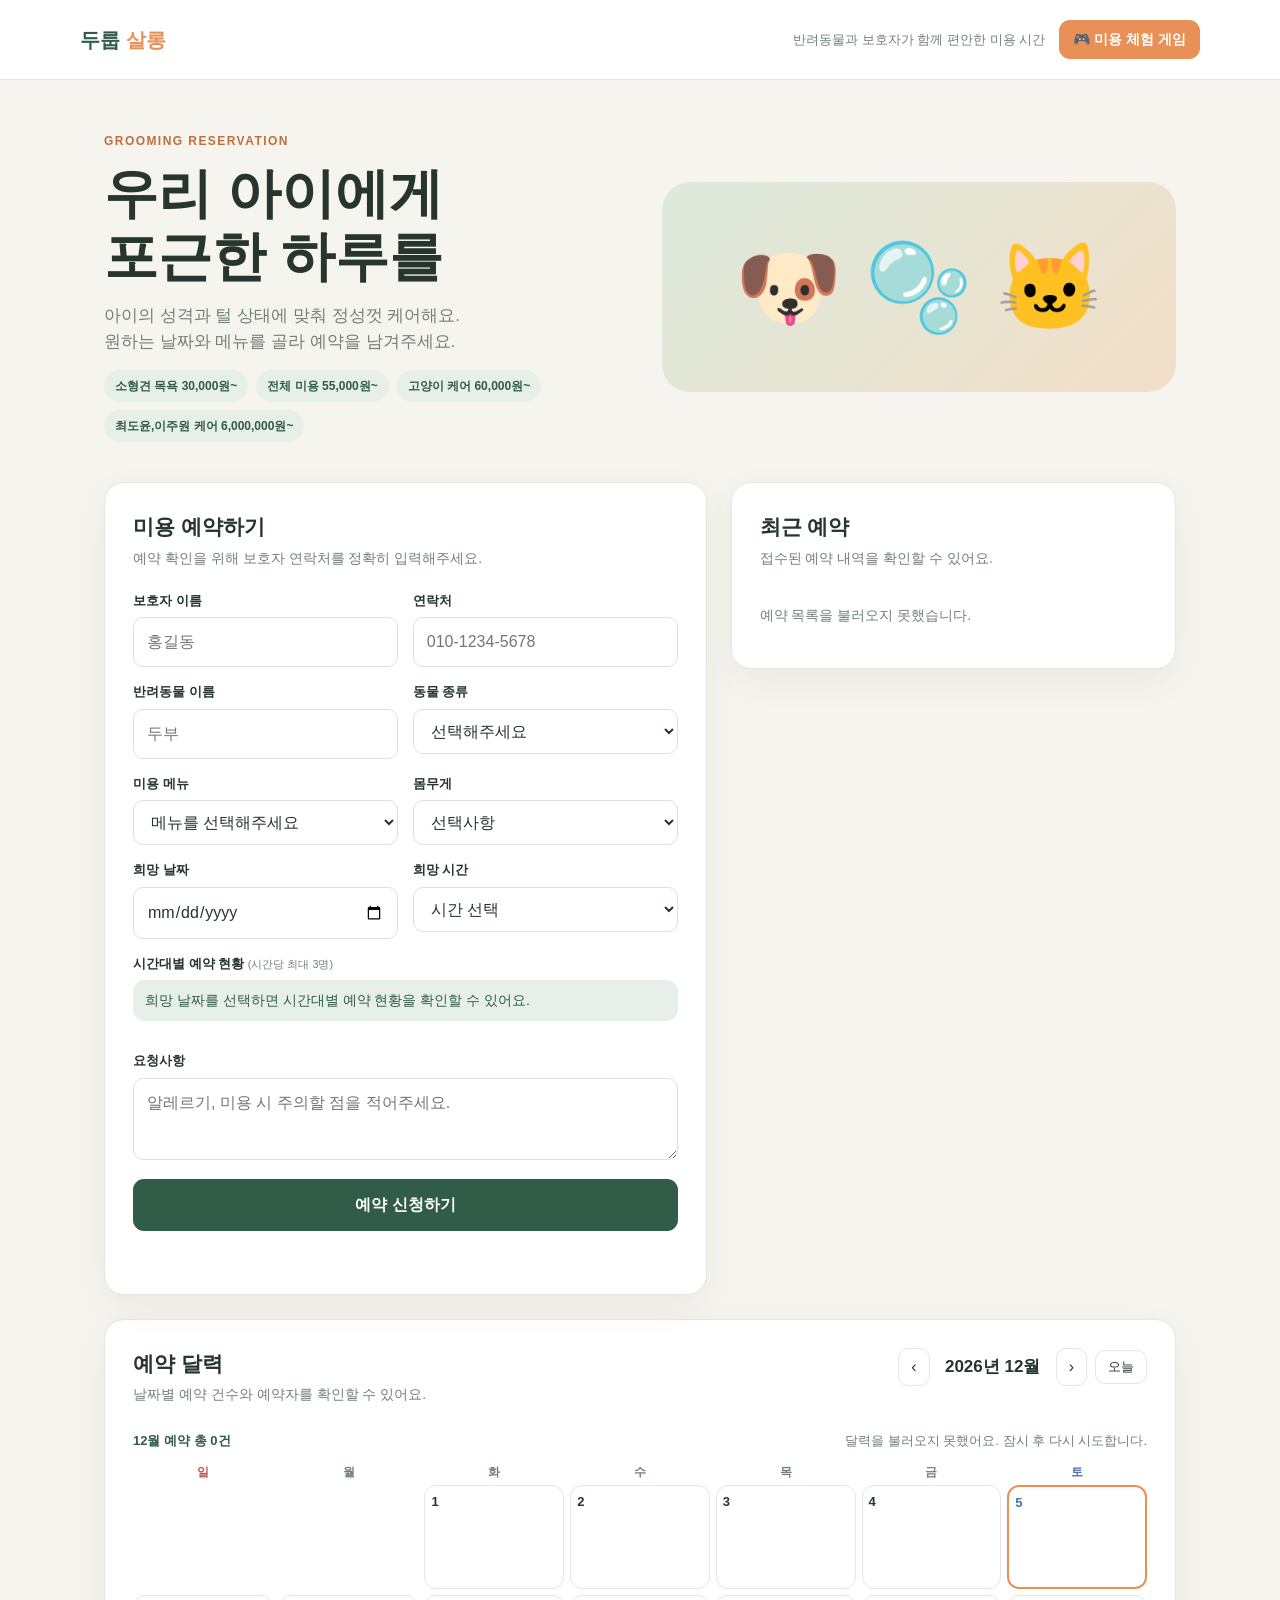
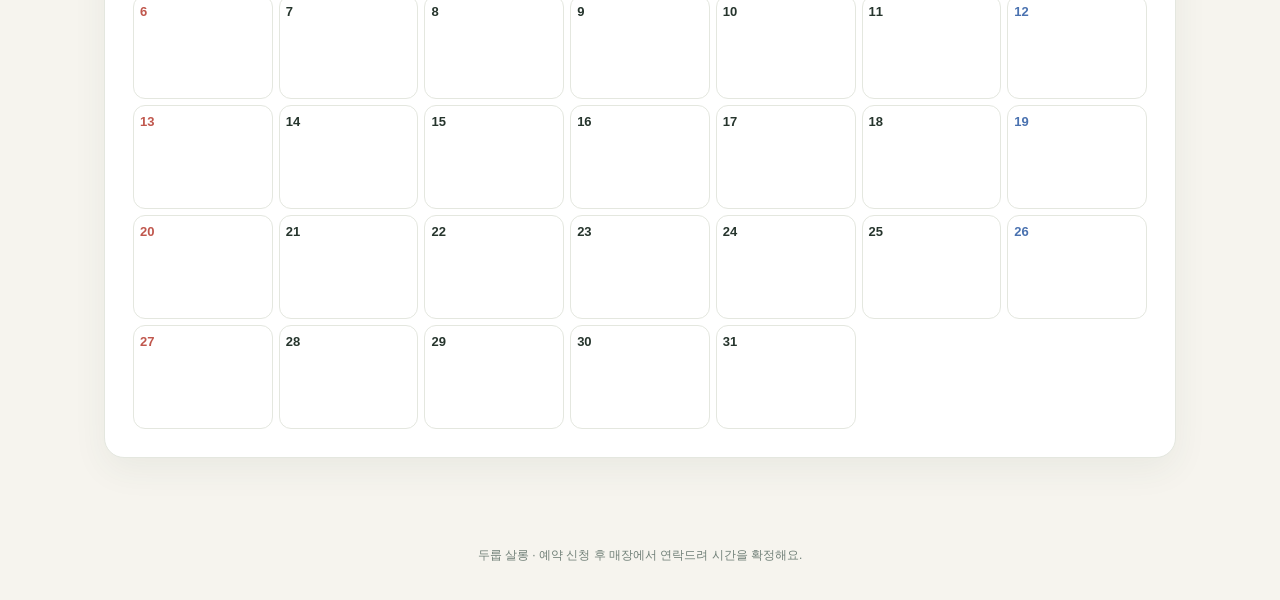
==== apache-backend/index.html @ 3137a7cb "first commit" ====
<!doctype html>
<html lang="ko">
<head>
  <meta charset="UTF-8">
  <meta name="viewport" content="width=device-width, initial-scale=1">
  <meta name="theme-color" content="#f6f4ee">
  <title>두룹 살롱 | 반려동물 미용 예약</title>
  <style>
    :root{--ink:#26352d;--muted:#718078;--green:#315c48;--mint:#e6efe8;--cream:#f6f4ee;--line:#e4e7df;--orange:#e89055}
    *{box-sizing:border-box}body{margin:0;background:var(--cream);color:var(--ink);font-family:Arial,"Malgun Gothic",sans-serif;line-height:1.5}
    .top{padding:20px max(24px,calc((100% - 1120px)/2));display:flex;align-items:center;justify-content:space-between;border-bottom:1px solid var(--line);background:#fff}.brand{font-weight:800;font-size:20px;color:var(--green)}.brand span{color:var(--orange)}.top small{color:var(--muted)}
    main{max-width:1120px;margin:52px auto;padding:0 24px}.hero{display:grid;grid-template-columns:1fr 1fr;gap:44px;align-items:center;margin-bottom:40px}.eyebrow{color:#bc7040;font-weight:700;letter-spacing:.12em;font-size:12px}.hero h1{font-size:clamp(34px,5vw,54px);line-height:1.16;margin:12px 0 16px}.hero p{color:var(--muted);font-size:17px;margin:0}.hero-art{min-height:210px;border-radius:28px;background:linear-gradient(135deg,#dce9dc,#f2dfc8);display:grid;place-items:center;font-size:86px}
    .layout{display:grid;grid-template-columns:1.15fr .85fr;gap:24px;align-items:start}.card{background:#fff;border:1px solid var(--line);border-radius:20px;padding:28px;box-shadow:0 12px 34px #314b3810}.card h2{font-size:21px;margin:0 0 5px}.sub{color:var(--muted);font-size:14px;margin:0 0 22px}.grid{display:grid;grid-template-columns:1fr 1fr;gap:15px}.field{display:flex;flex-direction:column;gap:7px}.field.full{grid-column:1/-1}label{font-size:13px;font-weight:700}input,select,textarea{border:1px solid #dce2db;border-radius:10px;padding:12px 13px;font:inherit;color:var(--ink);background:white;min-width:0}input:focus,select:focus,textarea:focus{outline:2px solid #9fbea8;border-color:transparent}textarea{resize:vertical;min-height:82px}.btn{border:0;border-radius:11px;padding:14px 18px;background:var(--green);color:white;font:inherit;font-weight:700;cursor:pointer}.btn:hover{background:#254736}.submit{width:100%;margin-top:19px}.notice{min-height:24px;margin:11px 0 0;font-size:14px}.notice.ok{color:#26734b}.notice.error{color:#b33d32}.services{display:flex;gap:8px;flex-wrap:wrap;margin-top:16px}.chip{background:var(--mint);border-radius:999px;padding:7px 11px;font-size:12px;color:var(--green);font-weight:700}.booking{padding:14px 0;border-bottom:1px solid var(--line)}.booking:last-child{border:0}.booking strong{display:block}.booking span{color:var(--muted);font-size:13px}.empty{color:var(--muted);font-size:14px;padding:14px 0}footer{text-align:center;color:var(--muted);font-size:12px;padding:36px 24px}
    @media(max-width:760px){main{margin:32px auto}.hero,.layout{grid-template-columns:1fr}.hero{gap:20px}.hero-art{min-height:150px;font-size:65px}.grid{grid-template-columns:1fr}.field.full{grid-column:auto}.top small{display:none}.card{padding:22px}}
    /* 시간대별 예약 현황 (시간당 3명) */
    .slot-grid{display:grid;grid-template-columns:repeat(auto-fill,minmax(96px,1fr));gap:8px}
    .slot{border:1px solid var(--line);border-radius:12px;padding:9px 6px;background:#fff;font:inherit;cursor:pointer;text-align:center;color:var(--ink)}
    .slot b{display:block;font-size:15px}.slot small{font-size:12px;color:var(--muted)}
    .slot.available small{color:var(--green)}.slot.few{border-color:#f0c6a4}.slot.few small{color:#bc7040}
    .slot.full,.slot.closed{background:#f3f3f1;color:#a5aca7;cursor:not-allowed}.slot.full small,.slot.closed small{color:#b8473f}
    .slot.selected{border:2px solid var(--green);background:var(--mint)}
    .slot-info{font-size:14px;padding:10px 12px;border-radius:12px;background:var(--mint);color:var(--green);margin-bottom:8px}
    .slot-info.warn{background:#fdf1e7;color:#bc7040}.slot-info.error{background:#fbeceb;color:#b8473f}
    .dots{letter-spacing:2px}
    /* 게임 버튼 */
    .top-right{display:flex;align-items:center;gap:14px}
    .game-btn{display:inline-block;text-decoration:none;padding:9px 14px;font-size:14px;background:var(--orange)}
    .game-btn:hover{filter:brightness(1.05)}
    /* 예약 달력 */
    .cal-card{margin-top:24px}
    .cal-head{display:flex;justify-content:space-between;align-items:flex-start;gap:12px;flex-wrap:wrap}
    .cal-nav{display:flex;align-items:center;gap:8px}.cal-nav strong{min-width:110px;text-align:center;font-size:17px}
    .nav-btn{border:1px solid var(--line);background:#fff;border-radius:10px;padding:6px 12px;font:inherit;cursor:pointer;color:var(--ink)}
    .nav-btn:hover{background:var(--mint)}.today-btn{font-size:13px}
    .cal-status{display:flex;justify-content:space-between;flex-wrap:wrap;gap:6px;font-size:13px;color:var(--muted);margin:4px 0 12px}
    .cal-status #cal-total{color:var(--green);font-weight:700}
    .cal-week,.cal-grid{display:grid;grid-template-columns:repeat(7,1fr);gap:6px}
    .cal-week span{text-align:center;font-size:12px;font-weight:700;color:var(--muted);padding-bottom:4px}
    .cal-week .sun{color:#c0574d}.cal-week .sat{color:#4a72b0}
    .day{min-height:104px;border:1px solid var(--line);border-radius:12px;padding:6px;background:#fff;text-align:left;font:inherit;color:var(--ink);cursor:pointer;display:flex;flex-direction:column;gap:3px;overflow:hidden}
    .day:hover{border-color:var(--green)}.day.blank{visibility:hidden;cursor:default}
    .day.today{border:2px solid var(--orange)}.day.selected{background:var(--mint);border-color:var(--green)}
    .day .num{display:flex;justify-content:space-between;align-items:center;font-size:13px;font-weight:700}
    .day.sun .num>span:first-child{color:#c0574d}.day.sat .num>span:first-child{color:#4a72b0}
    .count{background:var(--green);color:#fff;border-radius:999px;font-size:11px;padding:1px 7px}
    .entry{font-size:11.5px;line-height:1.35;white-space:nowrap;overflow:hidden;text-overflow:ellipsis;background:#f6f4ee;border-radius:6px;padding:1px 5px}
    .entry b{color:var(--green);font-weight:700}.more{font-size:11px;color:var(--muted)}
    /* 날짜 확대 모달 */
    .entry{cursor:pointer}.entry:hover{background:var(--mint)}
    .modal-bg{position:fixed;inset:0;background:#26352d99;display:flex;align-items:center;justify-content:center;z-index:60;padding:16px}
    .modal-bg[hidden]{display:none}
    .modal{background:#fff;border-radius:20px;width:min(560px,100%);max-height:85vh;overflow:auto;padding:20px;box-shadow:0 20px 50px #0003;animation:zoomIn .18s ease-out}
    @keyframes zoomIn{from{transform:scale(.92);opacity:0}to{transform:scale(1);opacity:1}}
    .modal-head{display:flex;align-items:center;gap:8px;margin-bottom:12px}
    .modal-head h3{flex:1;margin:0;font-size:18px}
    .bk-item{display:grid;grid-template-columns:58px 1fr auto;gap:10px;align-items:center;width:100%;text-align:left;border:1px solid var(--line);border-radius:12px;background:#fff;padding:11px 12px;margin-bottom:8px;font:inherit;color:var(--ink);cursor:pointer}
    .bk-item:hover{border-color:var(--green);background:var(--mint)}
    .bk-item b{color:var(--green);font-size:15px}.bk-item small{color:var(--muted)}
    .bk-item .go{color:var(--muted);font-size:18px}
    .bk-detail{display:grid;grid-template-columns:96px 1fr;border-top:1px solid var(--line)}
    .bk-detail dt,.bk-detail dd{margin:0;padding:10px 4px;border-bottom:1px solid var(--line);font-size:14px}
    .bk-detail dt{color:var(--muted);font-weight:700}
    .bk-detail a{color:var(--green);font-weight:700}
    .badge{display:inline-block;border-radius:999px;padding:2px 9px;font-size:12px;font-weight:700;background:var(--mint);color:var(--green)}
    .badge.CANCELLED{background:#fbeceb;color:#b8473f}.badge.CONFIRMED{background:#e3eefb;color:#2f5f9c}
    @media(max-width:760px){.day{min-height:64px}.entry{display:none}.top-right small{display:none}}
  </style>
</head>
<body>
  <header class="top"><div class="brand">두룹 <span>살롱</span></div><div class="top-right"><small>반려동물과 보호자가 함께 편안한 미용 시간</small><a class="btn game-btn" href="game.html">🎮 미용 체험 게임</a></div></header>
  <main>
    <section class="hero"><div><div class="eyebrow">GROOMING RESERVATION</div><h1>우리 아이에게<br>포근한 하루를</h1><p>아이의 성격과 털 상태에 맞춰 정성껏 케어해요.<br>원하는 날짜와 메뉴를 골라 예약을 남겨주세요.</p><div class="services"><span class="chip">소형견 목욕 30,000원~</span><span class="chip">전체 미용 55,000원~</span><span class="chip">고양이 케어 60,000원~</span><span class="chip">최도윤,이주원 케어 6,000,000원~</span></div></div><div class="hero-art" aria-hidden="true">🐶 🫧 🐱</div></section>
    <section class="layout">
      <div class="card"><h2>미용 예약하기</h2><p class="sub">예약 확인을 위해 보호자 연락처를 정확히 입력해주세요.</p>
        <form id="booking-form"><div class="grid">
          <div class="field"><label for="guardian">보호자 이름</label><input id="guardian" name="guardianName" required maxlength="60" placeholder="홍길동"></div>
          <div class="field"><label for="phone">연락처</label><input id="phone" name="phone" required maxlength="30" type="tel" placeholder="010-1234-5678"></div>
          <div class="field"><label for="pet">반려동물 이름</label><input id="pet" name="petName" required maxlength="60" placeholder="두부"></div>
          <div class="field"><label for="type">동물 종류</label><select id="type" name="petType" required><option value="">선택해주세요</option><option>강아지</option><option>고양이</option><option>호랑이</option><option>사자</option><option>기타</option></select></div>
          <div class="field"><label for="service">미용 메뉴</label><select id="service" name="service" required><option value="">메뉴를 선택해주세요</option><option>목욕</option><option>부분 미용</option><option>전체 미용</option><option>고양이 케어</option><option>상담 후 결정</option></select></div>
          <div class="field"><label for="size">몸무게</label><select id="size" name="petWeight"><option value="">선택사항</option><option>5kg 미만</option><option>5~10kg</option><option>10~20kg</option><option>20kg 이상</option></select></div>
          <div class="field"><label for="date">희망 날짜</label><input id="date" name="preferredDate" type="date" required></div>
          <div class="field"><label for="time">희망 시간</label><select id="time" name="preferredTime" required><option value="">시간 선택</option><option>10:00</option><option>11:00</option><option>13:00</option><option>14:00</option><option>15:00</option><option>16:00</option><option>17:00</option></select></div>
          <div class="field full"><label>시간대별 예약 현황 <small style="color:var(--muted);font-weight:400">(시간당 최대 3명)</small></label><div id="slot-info" class="slot-info" role="status">희망 날짜를 선택하면 시간대별 예약 현황을 확인할 수 있어요.</div><div id="slot-grid" class="slot-grid"></div></div>
          <div class="field full"><label for="memo">요청사항</label><textarea id="memo" name="memo" maxlength="500" placeholder="알레르기, 미용 시 주의할 점을 적어주세요."></textarea></div>
        </div><button class="btn submit" id="submit" type="submit">예약 신청하기</button><p class="notice" id="notice" role="status"></p></form>
      </div>
      <aside class="card"><h2>최근 예약</h2><p class="sub">접수된 예약 내역을 확인할 수 있어요.</p><div id="bookings" aria-live="polite"><div class="empty">예약 내역을 불러오는 중...</div></div></aside>
    </section>

    <!-- 예약 달력 (1분마다 자동 새로고침) -->
    <section class="card cal-card" id="calendar">
      <div class="cal-head">
        <div><h2>예약 달력</h2><p class="sub" id="cal-sub">날짜별 예약 건수와 예약자를 확인할 수 있어요.</p></div>
        <div class="cal-nav">
          <button type="button" class="nav-btn" id="cal-prev" aria-label="이전 달">‹</button>
          <strong id="cal-title">-</strong>
          <button type="button" class="nav-btn" id="cal-next" aria-label="다음 달">›</button>
          <button type="button" class="nav-btn today-btn" id="cal-today">오늘</button>
        </div>
      </div>
      <div class="cal-status"><span id="cal-total">-</span><span id="cal-refresh">자동 새로고침 준비 중</span></div>
      <div class="cal-week"><span class="sun">일</span><span>월</span><span>화</span><span>수</span><span>목</span><span>금</span><span class="sat">토</span></div>
      <div class="cal-grid" id="cal-grid" aria-live="polite"></div>
      <!-- 날짜 확대 모달: 그날 예약 전체 목록 → 한 건 클릭 시 상세 -->
      <div class="modal-bg" id="day-modal" hidden>
        <div class="modal" role="dialog" aria-modal="true" aria-labelledby="dm-title">
          <div class="modal-head">
            <button type="button" class="nav-btn" id="dm-back" hidden>← 목록</button>
            <h3 id="dm-title">-</h3>
            <button type="button" class="nav-btn" id="dm-close" aria-label="닫기">✕</button>
          </div>
          <div id="dm-body"></div>
        </div>
      </div>
    </section>
  </main>
  <footer>두룹 살롱 · 예약 신청 후 매장에서 연락드려 시간을 확정해요.</footer>
  <script>
    const form=document.getElementById('booking-form'), notice=document.getElementById('notice'), list=document.getElementById('bookings'), submit=document.getElementById('submit');
    const dateInput=document.getElementById('date'); dateInput.min=new Date(Date.now()-new Date().getTimezoneOffset()*60000).toISOString().slice(0,10);
    function safe(value){const el=document.createElement('span');el.textContent=value||'';return el.innerHTML;}
    async function loadBookings(){try{const r=await fetch('/api/grooming/bookings');if(!r.ok)throw new Error();const rows=await r.json();if(!rows.length){list.innerHTML='<div class="empty">아직 등록된 예약이 없습니다.</div>';return;}list.innerHTML=rows.map(b=>`<div class="booking"><strong>${safe(b.guardianName)} · ${safe(b.service)}</strong><span>반려동물 ${safe(b.petName)} · ${safe(b.preferredDate)} ${safe(b.preferredTime)} · ${safe(b.status)}</span></div>`).join('');}catch(e){list.innerHTML='<div class="empty">예약 목록을 불러오지 못했습니다.</div>';}}
    form.addEventListener('submit',async e=>{e.preventDefault();notice.className='notice';notice.textContent='';submit.disabled=true;submit.textContent='저장 중...';const data=Object.fromEntries(new FormData(form).entries());try{const r=await fetch('/api/grooming/bookings',{method:'POST',headers:{'Content-Type':'application/json'},body:JSON.stringify(data)});const result=await r.json().catch(()=>({}));if(!r.ok)throw new Error(result.message||'예약을 저장하지 못했습니다. 입력 내용을 확인해주세요.');notice.className='notice ok';notice.textContent='예약이 접수됐어요. 매장에서 확인 후 연락드릴게요.';form.reset();dateInput.min=new Date(Date.now()-new Date().getTimezoneOffset()*60000).toISOString().slice(0,10);await loadBookings();await loadAvailability();await loadCalendar();}catch(err){notice.className='notice error';notice.textContent=err.message;await loadAvailability();await loadCalendar();}finally{submit.disabled=false;submit.textContent='예약 신청하기';}});
    loadBookings();

    // ===== 시간대별 예약 현황 (예약 버튼 누르기 전에 확인) =====
    const timeSelect=document.getElementById('time'), slotGrid=document.getElementById('slot-grid'), slotInfo=document.getElementById('slot-info');
    let slots=[];
    // <option>15:00</option> 처럼 value가 없으면 라벨을 바꿀 때 값도 바뀌므로 value를 고정
    [...timeSelect.options].forEach(o=>{if(!o.hasAttribute('value'))o.value=o.textContent.trim();});
    const STATUS_TEXT={AVAILABLE:'예약 가능',FULL:'마감',CLOSED:'지난 시간'};
    function dots(s){return '●'.repeat(s.booked>s.capacity?s.capacity:s.booked)+'○'.repeat(s.remaining);}
    function setInfo(text,type){slotInfo.className='slot-info'+(type?' '+type:'');slotInfo.textContent=text;}

    async function loadAvailability(){
      const date=dateInput.value;
      if(!date){slots=[];slotGrid.innerHTML='';resetTimeOptions();setInfo('희망 날짜를 선택하면 시간대별 예약 현황을 확인할 수 있어요.');return;}
      try{
        const r=await fetch('/api/grooming/bookings/availability?date='+encodeURIComponent(date));
        if(!r.ok)throw new Error();
        slots=await r.json();
      }catch(e){slots=[];slotGrid.innerHTML='';setInfo('예약 현황을 불러오지 못했습니다. 잠시 후 다시 시도해주세요.','error');return;}
      renderSlots();
    }

    function resetTimeOptions(){[...timeSelect.options].forEach(o=>{if(o.value){o.disabled=false;o.textContent=o.value;}});}

    function renderSlots(){
      // 시간 선택 목록에도 현황 표시 + 마감/지난 시간은 선택 불가
      [...timeSelect.options].forEach(o=>{
        if(!o.value)return;
        const s=slots.find(x=>x.time===o.value);
        if(!s){o.disabled=false;o.textContent=o.value;return;}
        o.disabled=s.status!=='AVAILABLE';
        o.textContent=`${s.time}  (${s.booked}/${s.capacity}명${s.status==='AVAILABLE'?'':' · '+STATUS_TEXT[s.status]})`;
      });
      const cur=slots.find(x=>x.time===timeSelect.value);
      if(cur&&cur.status!=='AVAILABLE')timeSelect.value='';
      // 시간대 버튼
      slotGrid.innerHTML=slots.map(s=>{
        const cls=s.status==='AVAILABLE'?(s.remaining===1?'few':'available'):s.status.toLowerCase();
        const label=s.status==='AVAILABLE'?`${s.remaining}자리 남음`:STATUS_TEXT[s.status];
        return `<button type="button" class="slot ${cls}${timeSelect.value===s.time?' selected':''}" data-time="${s.time}" ${s.status==='AVAILABLE'?'':'disabled'} title="${s.booked}/${s.capacity}명 예약">
          <b>${s.time}</b><span class="dots">${dots(s)}</span><br><small>${label}</small></button>`;
      }).join('');
      showSelected();
    }

    function showSelected(){
      const s=slots.find(x=>x.time===timeSelect.value);
      slotGrid.querySelectorAll('.slot').forEach(b=>b.classList.toggle('selected',b.dataset.time===timeSelect.value));
      if(!s){
        const open=slots.filter(x=>x.status==='AVAILABLE').length;
        setInfo(open?`${dateInput.value} 예약 가능한 시간대가 ${open}개 있어요. 시간을 선택해주세요.`:`${dateInput.value}은(는) 모든 시간대가 마감됐어요. 다른 날짜를 선택해주세요.`,open?'':'error');
        return;
      }
      if(s.status==='FULL')setInfo(`${dateInput.value} ${s.time} 은(는) 예약이 꽉 찼어요 (${s.booked}/${s.capacity}명). 다른 시간을 선택해주세요.`,'error');
      else if(s.status==='CLOSED')setInfo(`${dateInput.value} ${s.time} 은(는) 이미 지난 시간이에요.`,'error');
      else if(s.booked===0)setInfo(`${dateInput.value} ${s.time} 은(는) 아직 예약이 없어요. 바로 예약할 수 있어요! (0/${s.capacity}명)`);
      else setInfo(`${dateInput.value} ${s.time} 은(는) ${s.booked}명이 예약했어요. ${s.remaining}자리 남았어요. (${s.booked}/${s.capacity}명)`,s.remaining===1?'warn':'');
    }

    slotGrid.addEventListener('click',e=>{const b=e.target.closest('.slot');if(!b||b.disabled)return;timeSelect.value=b.dataset.time;showSelected();});
    timeSelect.addEventListener('change',showSelected);
    dateInput.addEventListener('change',loadAvailability);

    // ===== 예약 달력 (월 단위, 1분마다 자동 새로고침) =====
    const calGrid=document.getElementById('cal-grid'), calTitle=document.getElementById('cal-title'), calTotal=document.getElementById('cal-total'),
          calRefresh=document.getElementById('cal-refresh');
    const dayModal=document.getElementById('day-modal'), dmTitle=document.getElementById('dm-title'), dmBody=document.getElementById('dm-body'), dmBack=document.getElementById('dm-back');
    const STATUS_KO={PENDING:'접수 대기',CONFIRMED:'예약 확정',CANCELLED:'취소'};
    let modalMode=null;   // 'list' | 'detail' | null(닫힘)
    const REFRESH_SEC=60, MAX_PER_DAY=3;
    const pad=n=>String(n).padStart(2,'0');
    const todayStr=()=>{const d=new Date();return `${d.getFullYear()}-${pad(d.getMonth()+1)}-${pad(d.getDate())}`;};
    let calYear=new Date().getFullYear(), calMonth=new Date().getMonth()+1, calRows=[], calSelected=null, nextRefresh=REFRESH_SEC, lastLoaded=null;

    async function loadCalendar(){
      const month=`${calYear}-${pad(calMonth)}`;
      calTitle.textContent=`${calYear}년 ${calMonth}월`;
      try{
        const r=await fetch('/api/grooming/bookings/calendar?month='+month);
        if(!r.ok)throw new Error();
        calRows=await r.json();
        lastLoaded=new Date();
      }catch(e){calRefresh.textContent='달력을 불러오지 못했어요. 잠시 후 다시 시도합니다.';}
      nextRefresh=REFRESH_SEC;
      renderCalendar();
    }

    function renderCalendar(){
      const byDate={};
      calRows.forEach(b=>{(byDate[b.date]=byDate[b.date]||[]).push(b);});
      calTotal.textContent=`${calMonth}월 예약 총 ${calRows.length}건`;
      const first=new Date(calYear,calMonth-1,1).getDay(), days=new Date(calYear,calMonth,0).getDate(), today=todayStr();
      let html='';
      for(let i=0;i<first;i++)html+='<div class="day blank"></div>';
      for(let d=1;d<=days;d++){
        const date=`${calYear}-${pad(calMonth)}-${pad(d)}`, list=byDate[date]||[], dow=(first+d-1)%7;
        const cls=['day',dow===0?'sun':'',dow===6?'sat':'',date===today?'today':'',date===calSelected?'selected':''].join(' ');
        const entries=list.slice(0,MAX_PER_DAY).map(b=>`<div class="entry" data-id="${b.id}"><b>${safe(b.time)}</b> ${safe(b.guardianName)} · ${safe(b.petType)}</div>`).join('');
        const more=list.length>MAX_PER_DAY?`<div class="more">+${list.length-MAX_PER_DAY}건 더</div>`:'';
        html+=`<button type="button" class="${cls}" data-date="${date}" aria-label="${calMonth}월 ${d}일 예약 ${list.length}건">
          <div class="num"><span>${d}</span>${list.length?`<span class="count">${list.length}건</span>`:''}</div>${entries}${more}</button>`;
      }
      calGrid.innerHTML=html;
      if(modalMode==='list')renderDayList();   // 자동 새로고침 시 열려 있는 목록도 갱신
      updateRefreshText();
    }

    // ===== 날짜 확대 모달 =====
    function openDay(date){
      calSelected=date;
      renderCalendar();
      renderDayList();
      dayModal.hidden=false;
      document.getElementById('dm-close').focus();
    }
    function renderDayList(){
      modalMode='list'; dmBack.hidden=true;
      const list=calRows.filter(b=>b.date===calSelected);
      const [y,m,d]=calSelected.split('-').map(Number);
      dmTitle.textContent=`${m}월 ${d}일 예약 ${list.length}건`;
      dmBody.innerHTML=list.length?list.map(b=>`<button type="button" class="bk-item" data-id="${b.id}">
          <b>${safe(b.time)}</b>
          <span>${safe(b.guardianName)} · ${safe(b.petName)} (${safe(b.petType)})<br><small>${safe(b.service)}</small></span>
          <span class="go">›</span></button>`).join('')
        :'<div class="empty">이 날은 예약이 없어요.</div>';
    }
    async function openBooking(id){
      modalMode='detail'; dmBack.hidden=false;
      dmTitle.textContent='예약 상세';
      dmBody.innerHTML='<div class="empty">불러오는 중...</div>';
      try{
        const r=await fetch('/api/grooming/bookings/'+encodeURIComponent(id));
        if(!r.ok)throw new Error();
        const b=await r.json();
        const tel=(b.phone||'').replace(/[^0-9+]/g,'');
        dmBody.innerHTML=`<dl class="bk-detail">
          <dt>예약 일시</dt><dd>${safe(b.date)} ${safe(b.time)}</dd>
          <dt>상태</dt><dd><span class="badge ${safe(b.status)}">${safe(STATUS_KO[b.status]||b.status)}</span></dd>
          <dt>보호자</dt><dd>${safe(b.guardianName)}</dd>
          <dt>연락처</dt><dd>${tel?`<a href="tel:${safe(tel)}">${safe(b.phone)}</a>`:safe(b.phone)}</dd>
          <dt>반려동물</dt><dd>${safe(b.petName)} (${safe(b.petType)})</dd>
          <dt>몸무게</dt><dd>${safe(b.petWeight)||'-'}</dd>
          <dt>미용 메뉴</dt><dd>${safe(b.service)}</dd>
          <dt>요청사항</dt><dd>${safe(b.memo)||'-'}</dd>
          <dt>접수 시각</dt><dd>${safe(b.createdAt)}</dd>
        </dl>`;
      }catch(e){dmBody.innerHTML='<div class="empty">예약 정보를 불러오지 못했어요.</div>';}
    }
    function closeModal(){dayModal.hidden=true;modalMode=null;}
    dmBody.addEventListener('click',e=>{const b=e.target.closest('.bk-item');if(b)openBooking(b.dataset.id);});
    dmBack.addEventListener('click',renderDayList);
    document.getElementById('dm-close').addEventListener('click',closeModal);
    dayModal.addEventListener('click',e=>{if(e.target===dayModal)closeModal();});
    document.addEventListener('keydown',e=>{if(e.key==='Escape'&&modalMode)closeModal();});

    function updateRefreshText(){
      if(!lastLoaded)return;
      calRefresh.textContent=`마지막 갱신 ${pad(lastLoaded.getHours())}:${pad(lastLoaded.getMinutes())}:${pad(lastLoaded.getSeconds())} · ${nextRefresh}초 후 자동 새로고침`;
    }

    calGrid.addEventListener('click',e=>{
      const b=e.target.closest('.day');if(!b||!b.dataset.date)return;
      const entry=e.target.closest('.entry');
      openDay(b.dataset.date);                       // 날짜 칸 → 확대 모달
      if(entry)openBooking(entry.dataset.id);        // 칸 안의 예약 줄 → 바로 상세
      // 달력에서 고른 날짜를 예약 폼에도 반영 (오늘 이후일 때만)
      if(calSelected>=todayStr()){dateInput.value=calSelected;loadAvailability();}
    });
    document.getElementById('cal-prev').addEventListener('click',()=>{if(--calMonth<1){calMonth=12;calYear--;}loadCalendar();});
    document.getElementById('cal-next').addEventListener('click',()=>{if(++calMonth>12){calMonth=1;calYear++;}loadCalendar();});
    document.getElementById('cal-today').addEventListener('click',()=>{const n=new Date();calYear=n.getFullYear();calMonth=n.getMonth()+1;loadCalendar();});

    // 1초마다 카운트다운, 0이 되면 달력·최근 예약·시간대 현황을 함께 새로고침
    setInterval(()=>{
      if(--nextRefresh<=0){loadCalendar();loadBookings();if(dateInput.value)loadAvailability();}
      else updateRefreshText();
    },1000);

    loadCalendar();
  </script>
</body>
</html>
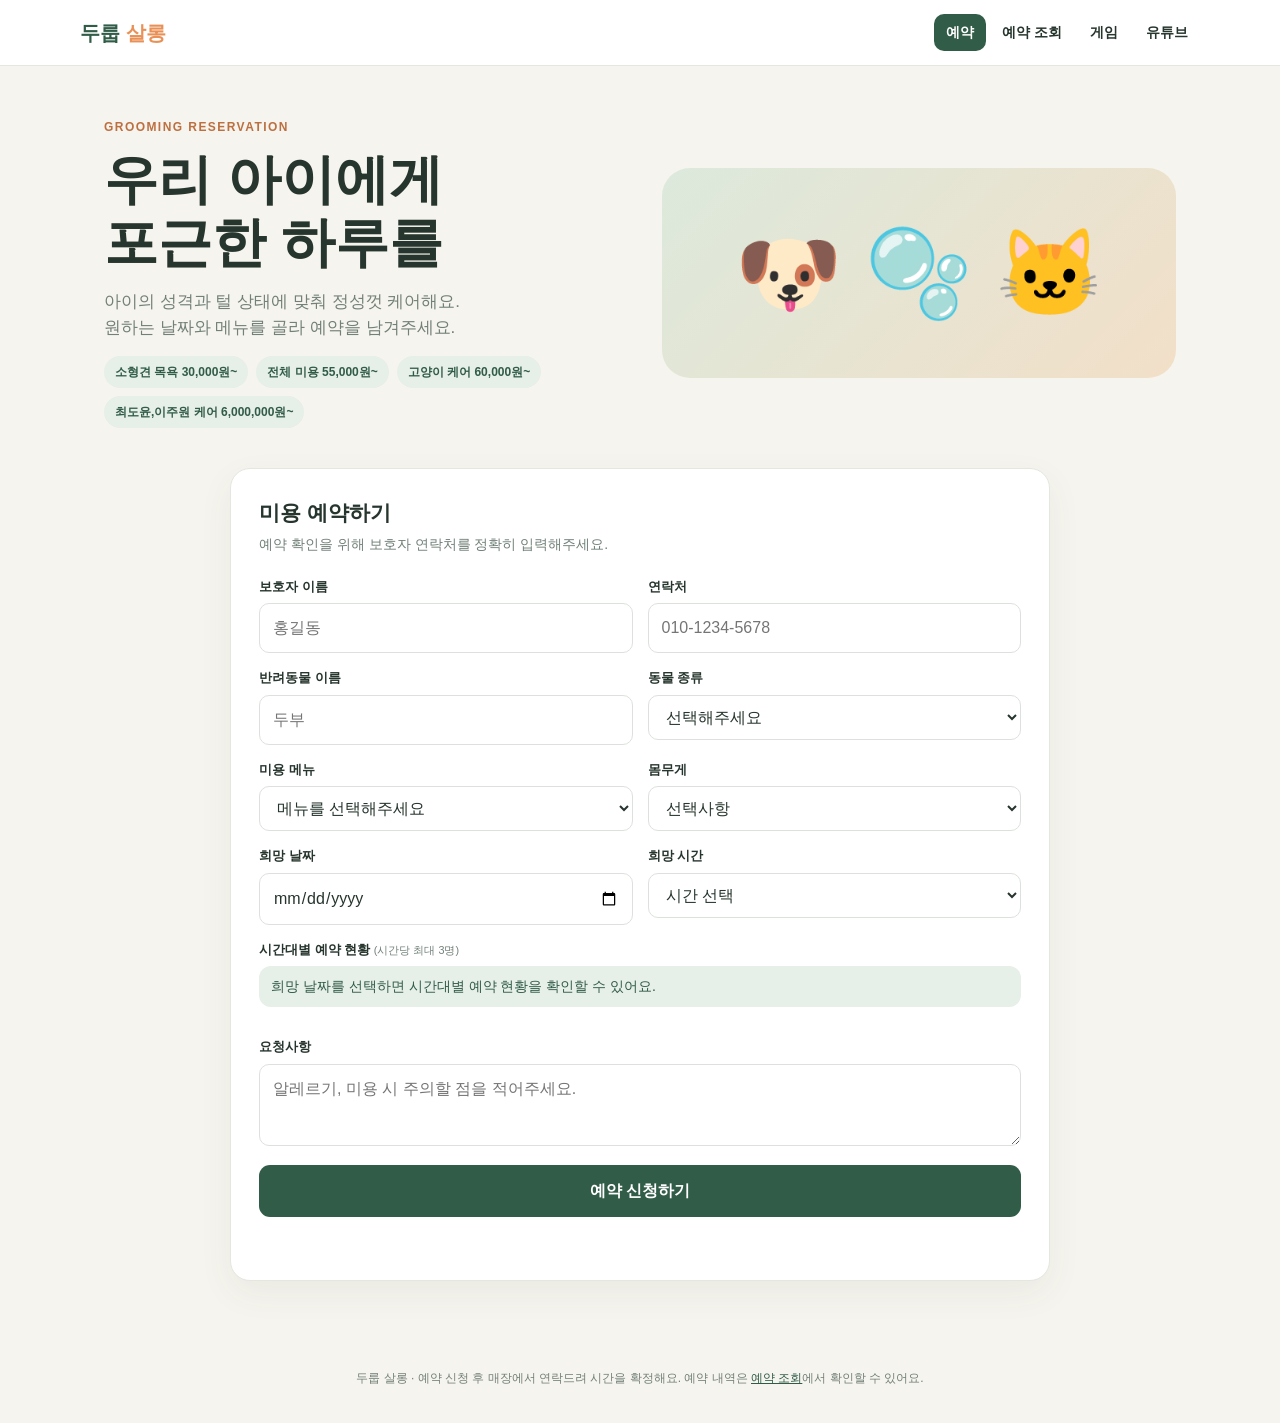
==== commit 570c5653: "사용자/관리자 화면 분리, 관리자 로그인, 이미지 정리 - 사용자 화면: 예약(폼 + 남은 자리), 예약 조회(이름+연락처), 게임 2개(새 게임 뽀송 목욕 타임), 유튜브 - 관" ====
--- a/apache-backend/index.html
+++ b/apache-backend/index.html
@@ -22,52 +22,16 @@
     .slot-info{font-size:14px;padding:10px 12px;border-radius:12px;background:var(--mint);color:var(--green);margin-bottom:8px}
     .slot-info.warn{background:#fdf1e7;color:#bc7040}.slot-info.error{background:#fbeceb;color:#b8473f}
     .dots{letter-spacing:2px}
-    /* 게임 버튼 */
-    .top-right{display:flex;align-items:center;gap:14px}
-    .game-btn{display:inline-block;text-decoration:none;padding:9px 14px;font-size:14px;background:var(--orange)}
-    .game-btn:hover{filter:brightness(1.05)}
-    /* 예약 달력 */
-    .cal-card{margin-top:24px}
-    .cal-head{display:flex;justify-content:space-between;align-items:flex-start;gap:12px;flex-wrap:wrap}
-    .cal-nav{display:flex;align-items:center;gap:8px}.cal-nav strong{min-width:110px;text-align:center;font-size:17px}
-    .nav-btn{border:1px solid var(--line);background:#fff;border-radius:10px;padding:6px 12px;font:inherit;cursor:pointer;color:var(--ink)}
-    .nav-btn:hover{background:var(--mint)}.today-btn{font-size:13px}
-    .cal-status{display:flex;justify-content:space-between;flex-wrap:wrap;gap:6px;font-size:13px;color:var(--muted);margin:4px 0 12px}
-    .cal-status #cal-total{color:var(--green);font-weight:700}
-    .cal-week,.cal-grid{display:grid;grid-template-columns:repeat(7,1fr);gap:6px}
-    .cal-week span{text-align:center;font-size:12px;font-weight:700;color:var(--muted);padding-bottom:4px}
-    .cal-week .sun{color:#c0574d}.cal-week .sat{color:#4a72b0}
-    .day{min-height:104px;border:1px solid var(--line);border-radius:12px;padding:6px;background:#fff;text-align:left;font:inherit;color:var(--ink);cursor:pointer;display:flex;flex-direction:column;gap:3px;overflow:hidden}
-    .day:hover{border-color:var(--green)}.day.blank{visibility:hidden;cursor:default}
-    .day.today{border:2px solid var(--orange)}.day.selected{background:var(--mint);border-color:var(--green)}
-    .day .num{display:flex;justify-content:space-between;align-items:center;font-size:13px;font-weight:700}
-    .day.sun .num>span:first-child{color:#c0574d}.day.sat .num>span:first-child{color:#4a72b0}
-    .count{background:var(--green);color:#fff;border-radius:999px;font-size:11px;padding:1px 7px}
-    .entry{font-size:11.5px;line-height:1.35;white-space:nowrap;overflow:hidden;text-overflow:ellipsis;background:#f6f4ee;border-radius:6px;padding:1px 5px}
-    .entry b{color:var(--green);font-weight:700}.more{font-size:11px;color:var(--muted)}
-    /* 날짜 확대 모달 */
-    .entry{cursor:pointer}.entry:hover{background:var(--mint)}
-    .modal-bg{position:fixed;inset:0;background:#26352d99;display:flex;align-items:center;justify-content:center;z-index:60;padding:16px}
-    .modal-bg[hidden]{display:none}
-    .modal{background:#fff;border-radius:20px;width:min(560px,100%);max-height:85vh;overflow:auto;padding:20px;box-shadow:0 20px 50px #0003;animation:zoomIn .18s ease-out}
-    @keyframes zoomIn{from{transform:scale(.92);opacity:0}to{transform:scale(1);opacity:1}}
-    .modal-head{display:flex;align-items:center;gap:8px;margin-bottom:12px}
-    .modal-head h3{flex:1;margin:0;font-size:18px}
-    .bk-item{display:grid;grid-template-columns:58px 1fr auto;gap:10px;align-items:center;width:100%;text-align:left;border:1px solid var(--line);border-radius:12px;background:#fff;padding:11px 12px;margin-bottom:8px;font:inherit;color:var(--ink);cursor:pointer}
-    .bk-item:hover{border-color:var(--green);background:var(--mint)}
-    .bk-item b{color:var(--green);font-size:15px}.bk-item small{color:var(--muted)}
-    .bk-item .go{color:var(--muted);font-size:18px}
-    .bk-detail{display:grid;grid-template-columns:96px 1fr;border-top:1px solid var(--line)}
-    .bk-detail dt,.bk-detail dd{margin:0;padding:10px 4px;border-bottom:1px solid var(--line);font-size:14px}
-    .bk-detail dt{color:var(--muted);font-weight:700}
-    .bk-detail a{color:var(--green);font-weight:700}
-    .badge{display:inline-block;border-radius:999px;padding:2px 9px;font-size:12px;font-weight:700;background:var(--mint);color:var(--green)}
-    .badge.CANCELLED{background:#fbeceb;color:#b8473f}.badge.CONFIRMED{background:#e3eefb;color:#2f5f9c}
-    @media(max-width:760px){.day{min-height:64px}.entry{display:none}.top-right small{display:none}}
+    /* 예약 폼 한 칸 레이아웃 (최근 예약 · 달력은 관리자 화면으로 이동) */
+    .layout{grid-template-columns:1fr;max-width:820px;margin:0 auto}
+    footer a{color:var(--green)}
   </style>
+  <link rel="stylesheet" href="site.css">
 </head>
 <body>
-  <header class="top"><div class="brand">두룹 <span>살롱</span></div><div class="top-right"><small>반려동물과 보호자가 함께 편안한 미용 시간</small><a class="btn game-btn" href="game.html">🎮 미용 체험 게임</a></div></header>
+  <header class="site-top"><a class="brand" href="index.html">두룹 <span>살롱</span></a>
+    <nav class="site-nav" aria-label="메뉴"><a href="index.html" aria-current="page">예약</a><a href="lookup.html">예약 조회</a><a href="games.html">게임</a><a href="youtube.html">유튜브</a></nav>
+  </header>
   <main>
     <section class="hero"><div><div class="eyebrow">GROOMING RESERVATION</div><h1>우리 아이에게<br>포근한 하루를</h1><p>아이의 성격과 털 상태에 맞춰 정성껏 케어해요.<br>원하는 날짜와 메뉴를 골라 예약을 남겨주세요.</p><div class="services"><span class="chip">소형견 목욕 30,000원~</span><span class="chip">전체 미용 55,000원~</span><span class="chip">고양이 케어 60,000원~</span><span class="chip">최도윤,이주원 케어 6,000,000원~</span></div></div><div class="hero-art" aria-hidden="true">🐶 🫧 🐱</div></section>
     <section class="layout">
@@ -85,44 +49,14 @@
           <div class="field full"><label for="memo">요청사항</label><textarea id="memo" name="memo" maxlength="500" placeholder="알레르기, 미용 시 주의할 점을 적어주세요."></textarea></div>
         </div><button class="btn submit" id="submit" type="submit">예약 신청하기</button><p class="notice" id="notice" role="status"></p></form>
       </div>
-      <aside class="card"><h2>최근 예약</h2><p class="sub">접수된 예약 내역을 확인할 수 있어요.</p><div id="bookings" aria-live="polite"><div class="empty">예약 내역을 불러오는 중...</div></div></aside>
-    </section>
-
-    <!-- 예약 달력 (1분마다 자동 새로고침) -->
-    <section class="card cal-card" id="calendar">
-      <div class="cal-head">
-        <div><h2>예약 달력</h2><p class="sub" id="cal-sub">날짜별 예약 건수와 예약자를 확인할 수 있어요.</p></div>
-        <div class="cal-nav">
-          <button type="button" class="nav-btn" id="cal-prev" aria-label="이전 달">‹</button>
-          <strong id="cal-title">-</strong>
-          <button type="button" class="nav-btn" id="cal-next" aria-label="다음 달">›</button>
-          <button type="button" class="nav-btn today-btn" id="cal-today">오늘</button>
-        </div>
-      </div>
-      <div class="cal-status"><span id="cal-total">-</span><span id="cal-refresh">자동 새로고침 준비 중</span></div>
-      <div class="cal-week"><span class="sun">일</span><span>월</span><span>화</span><span>수</span><span>목</span><span>금</span><span class="sat">토</span></div>
-      <div class="cal-grid" id="cal-grid" aria-live="polite"></div>
-      <!-- 날짜 확대 모달: 그날 예약 전체 목록 → 한 건 클릭 시 상세 -->
-      <div class="modal-bg" id="day-modal" hidden>
-        <div class="modal" role="dialog" aria-modal="true" aria-labelledby="dm-title">
-          <div class="modal-head">
-            <button type="button" class="nav-btn" id="dm-back" hidden>← 목록</button>
-            <h3 id="dm-title">-</h3>
-            <button type="button" class="nav-btn" id="dm-close" aria-label="닫기">✕</button>
-          </div>
-          <div id="dm-body"></div>
-        </div>
-      </div>
     </section>
   </main>
-  <footer>두룹 살롱 · 예약 신청 후 매장에서 연락드려 시간을 확정해요.</footer>
+  <footer>두룹 살롱 · 예약 신청 후 매장에서 연락드려 시간을 확정해요. 예약 내역은 <a href="lookup.html">예약 조회</a>에서 확인할 수 있어요.</footer>
   <script>
-    const form=document.getElementById('booking-form'), notice=document.getElementById('notice'), list=document.getElementById('bookings'), submit=document.getElementById('submit');
+    const form=document.getElementById('booking-form'), notice=document.getElementById('notice'), submit=document.getElementById('submit');
     const dateInput=document.getElementById('date'); dateInput.min=new Date(Date.now()-new Date().getTimezoneOffset()*60000).toISOString().slice(0,10);
     function safe(value){const el=document.createElement('span');el.textContent=value||'';return el.innerHTML;}
-    async function loadBookings(){try{const r=await fetch('/api/grooming/bookings');if(!r.ok)throw new Error();const rows=await r.json();if(!rows.length){list.innerHTML='<div class="empty">아직 등록된 예약이 없습니다.</div>';return;}list.innerHTML=rows.map(b=>`<div class="booking"><strong>${safe(b.guardianName)} · ${safe(b.service)}</strong><span>반려동물 ${safe(b.petName)} · ${safe(b.preferredDate)} ${safe(b.preferredTime)} · ${safe(b.status)}</span></div>`).join('');}catch(e){list.innerHTML='<div class="empty">예약 목록을 불러오지 못했습니다.</div>';}}
-    form.addEventListener('submit',async e=>{e.preventDefault();notice.className='notice';notice.textContent='';submit.disabled=true;submit.textContent='저장 중...';const data=Object.fromEntries(new FormData(form).entries());try{const r=await fetch('/api/grooming/bookings',{method:'POST',headers:{'Content-Type':'application/json'},body:JSON.stringify(data)});const result=await r.json().catch(()=>({}));if(!r.ok)throw new Error(result.message||'예약을 저장하지 못했습니다. 입력 내용을 확인해주세요.');notice.className='notice ok';notice.textContent='예약이 접수됐어요. 매장에서 확인 후 연락드릴게요.';form.reset();dateInput.min=new Date(Date.now()-new Date().getTimezoneOffset()*60000).toISOString().slice(0,10);await loadBookings();await loadAvailability();await loadCalendar();}catch(err){notice.className='notice error';notice.textContent=err.message;await loadAvailability();await loadCalendar();}finally{submit.disabled=false;submit.textContent='예약 신청하기';}});
-    loadBookings();
+    form.addEventListener('submit',async e=>{e.preventDefault();notice.className='notice';notice.textContent='';submit.disabled=true;submit.textContent='저장 중...';const data=Object.fromEntries(new FormData(form).entries());try{const r=await fetch('/api/grooming/bookings',{method:'POST',headers:{'Content-Type':'application/json'},body:JSON.stringify(data)});const result=await r.json().catch(()=>({}));if(!r.ok)throw new Error(result.message||'예약을 저장하지 못했습니다. 입력 내용을 확인해주세요.');notice.className='notice ok';notice.textContent='예약이 접수됐어요. 매장에서 확인 후 연락드릴게요. (예약 조회 메뉴에서 이름과 연락처로 확인할 수 있어요)';form.reset();dateInput.min=new Date(Date.now()-new Date().getTimezoneOffset()*60000).toISOString().slice(0,10);await loadAvailability();}catch(err){notice.className='notice error';notice.textContent=err.message;await loadAvailability();}finally{submit.disabled=false;submit.textContent='예약 신청하기';}});
 
     // ===== 시간대별 예약 현황 (예약 버튼 누르기 전에 확인) =====
     const timeSelect=document.getElementById('time'), slotGrid=document.getElementById('slot-grid'), slotInfo=document.getElementById('slot-info');
@@ -185,124 +119,8 @@
     timeSelect.addEventListener('change',showSelected);
     dateInput.addEventListener('change',loadAvailability);
 
-    // ===== 예약 달력 (월 단위, 1분마다 자동 새로고침) =====
-    const calGrid=document.getElementById('cal-grid'), calTitle=document.getElementById('cal-title'), calTotal=document.getElementById('cal-total'),
-          calRefresh=document.getElementById('cal-refresh');
-    const dayModal=document.getElementById('day-modal'), dmTitle=document.getElementById('dm-title'), dmBody=document.getElementById('dm-body'), dmBack=document.getElementById('dm-back');
-    const STATUS_KO={PENDING:'접수 대기',CONFIRMED:'예약 확정',CANCELLED:'취소'};
-    let modalMode=null;   // 'list' | 'detail' | null(닫힘)
-    const REFRESH_SEC=60, MAX_PER_DAY=3;
-    const pad=n=>String(n).padStart(2,'0');
-    const todayStr=()=>{const d=new Date();return `${d.getFullYear()}-${pad(d.getMonth()+1)}-${pad(d.getDate())}`;};
-    let calYear=new Date().getFullYear(), calMonth=new Date().getMonth()+1, calRows=[], calSelected=null, nextRefresh=REFRESH_SEC, lastLoaded=null;
-
-    async function loadCalendar(){
-      const month=`${calYear}-${pad(calMonth)}`;
-      calTitle.textContent=`${calYear}년 ${calMonth}월`;
-      try{
-        const r=await fetch('/api/grooming/bookings/calendar?month='+month);
-        if(!r.ok)throw new Error();
-        calRows=await r.json();
-        lastLoaded=new Date();
-      }catch(e){calRefresh.textContent='달력을 불러오지 못했어요. 잠시 후 다시 시도합니다.';}
-      nextRefresh=REFRESH_SEC;
-      renderCalendar();
-    }
-
-    function renderCalendar(){
-      const byDate={};
-      calRows.forEach(b=>{(byDate[b.date]=byDate[b.date]||[]).push(b);});
-      calTotal.textContent=`${calMonth}월 예약 총 ${calRows.length}건`;
-      const first=new Date(calYear,calMonth-1,1).getDay(), days=new Date(calYear,calMonth,0).getDate(), today=todayStr();
-      let html='';
-      for(let i=0;i<first;i++)html+='<div class="day blank"></div>';
-      for(let d=1;d<=days;d++){
-        const date=`${calYear}-${pad(calMonth)}-${pad(d)}`, list=byDate[date]||[], dow=(first+d-1)%7;
-        const cls=['day',dow===0?'sun':'',dow===6?'sat':'',date===today?'today':'',date===calSelected?'selected':''].join(' ');
-        const entries=list.slice(0,MAX_PER_DAY).map(b=>`<div class="entry" data-id="${b.id}"><b>${safe(b.time)}</b> ${safe(b.guardianName)} · ${safe(b.petType)}</div>`).join('');
-        const more=list.length>MAX_PER_DAY?`<div class="more">+${list.length-MAX_PER_DAY}건 더</div>`:'';
-        html+=`<button type="button" class="${cls}" data-date="${date}" aria-label="${calMonth}월 ${d}일 예약 ${list.length}건">
-          <div class="num"><span>${d}</span>${list.length?`<span class="count">${list.length}건</span>`:''}</div>${entries}${more}</button>`;
-      }
-      calGrid.innerHTML=html;
-      if(modalMode==='list')renderDayList();   // 자동 새로고침 시 열려 있는 목록도 갱신
-      updateRefreshText();
-    }
-
-    // ===== 날짜 확대 모달 =====
-    function openDay(date){
-      calSelected=date;
-      renderCalendar();
-      renderDayList();
-      dayModal.hidden=false;
-      document.getElementById('dm-close').focus();
-    }
-    function renderDayList(){
-      modalMode='list'; dmBack.hidden=true;
-      const list=calRows.filter(b=>b.date===calSelected);
-      const [y,m,d]=calSelected.split('-').map(Number);
-      dmTitle.textContent=`${m}월 ${d}일 예약 ${list.length}건`;
-      dmBody.innerHTML=list.length?list.map(b=>`<button type="button" class="bk-item" data-id="${b.id}">
-          <b>${safe(b.time)}</b>
-          <span>${safe(b.guardianName)} · ${safe(b.petName)} (${safe(b.petType)})<br><small>${safe(b.service)}</small></span>
-          <span class="go">›</span></button>`).join('')
-        :'<div class="empty">이 날은 예약이 없어요.</div>';
-    }
-    async function openBooking(id){
-      modalMode='detail'; dmBack.hidden=false;
-      dmTitle.textContent='예약 상세';
-      dmBody.innerHTML='<div class="empty">불러오는 중...</div>';
-      try{
-        const r=await fetch('/api/grooming/bookings/'+encodeURIComponent(id));
-        if(!r.ok)throw new Error();
-        const b=await r.json();
-        const tel=(b.phone||'').replace(/[^0-9+]/g,'');
-        dmBody.innerHTML=`<dl class="bk-detail">
-          <dt>예약 일시</dt><dd>${safe(b.date)} ${safe(b.time)}</dd>
-          <dt>상태</dt><dd><span class="badge ${safe(b.status)}">${safe(STATUS_KO[b.status]||b.status)}</span></dd>
-          <dt>보호자</dt><dd>${safe(b.guardianName)}</dd>
-          <dt>연락처</dt><dd>${tel?`<a href="tel:${safe(tel)}">${safe(b.phone)}</a>`:safe(b.phone)}</dd>
-          <dt>반려동물</dt><dd>${safe(b.petName)} (${safe(b.petType)})</dd>
-          <dt>몸무게</dt><dd>${safe(b.petWeight)||'-'}</dd>
-          <dt>미용 메뉴</dt><dd>${safe(b.service)}</dd>
-          <dt>요청사항</dt><dd>${safe(b.memo)||'-'}</dd>
-          <dt>접수 시각</dt><dd>${safe(b.createdAt)}</dd>
-        </dl>`;
-      }catch(e){dmBody.innerHTML='<div class="empty">예약 정보를 불러오지 못했어요.</div>';}
-    }
-    function closeModal(){dayModal.hidden=true;modalMode=null;}
-    dmBody.addEventListener('click',e=>{const b=e.target.closest('.bk-item');if(b)openBooking(b.dataset.id);});
-    dmBack.addEventListener('click',renderDayList);
-    document.getElementById('dm-close').addEventListener('click',closeModal);
-    dayModal.addEventListener('click',e=>{if(e.target===dayModal)closeModal();});
-    document.addEventListener('keydown',e=>{if(e.key==='Escape'&&modalMode)closeModal();});
-
-    function updateRefreshText(){
-      if(!lastLoaded)return;
-      calRefresh.textContent=`마지막 갱신 ${pad(lastLoaded.getHours())}:${pad(lastLoaded.getMinutes())}:${pad(lastLoaded.getSeconds())} · ${nextRefresh}초 후 자동 새로고침`;
-    }
-
-    calGrid.addEventListener('click',e=>{
-      const b=e.target.closest('.day');if(!b||!b.dataset.date)return;
-      const entry=e.target.closest('.entry');
-      openDay(b.dataset.date);                       // 날짜 칸 → 확대 모달
-      if(entry)openBooking(entry.dataset.id);        // 칸 안의 예약 줄 → 바로 상세
-      // 달력에서 고른 날짜를 예약 폼에도 반영 (오늘 이후일 때만)
-      if(calSelected>=todayStr()){dateInput.value=calSelected;loadAvailability();}
-    });
-    document.getElementById('cal-prev').addEventListener('click',()=>{if(--calMonth<1){calMonth=12;calYear--;}loadCalendar();});
-    document.getElementById('cal-next').addEventListener('click',()=>{if(++calMonth>12){calMonth=1;calYear++;}loadCalendar();});
-    document.getElementById('cal-today').addEventListener('click',()=>{const n=new Date();calYear=n.getFullYear();calMonth=n.getMonth()+1;loadCalendar();});
-
-    // 1초마다 카운트다운, 0이 되면 달력·최근 예약·시간대 현황을 함께 새로고침
-    setInterval(()=>{
-      if(--nextRefresh<=0){loadCalendar();loadBookings();if(dateInput.value)loadAvailability();}
-      else updateRefreshText();
-    },1000);
-
-    loadCalendar();
+    // 1분마다 시간대 현황 새로고침 (다른 사람이 예약해 자리가 줄어든 것을 반영)
+    setInterval(()=>{if(dateInput.value)loadAvailability();},60000);
   </script>
 </body>
 </html>
-
-
--- a/apache-backend/site.css
+++ b/apache-backend/site.css
@@ -0,0 +1,9 @@
+/* 사용자 페이지 공통 상단 메뉴 (예약 / 예약 조회 / 게임 / 유튜브) */
+.site-top{padding:14px max(20px,calc((100% - 1120px)/2));display:flex;align-items:center;justify-content:space-between;gap:12px;flex-wrap:wrap;border-bottom:1px solid #e4e7df;background:#fff;font-family:Arial,"Malgun Gothic",sans-serif}
+.site-top .brand{font-weight:800;font-size:20px;color:#315c48;text-decoration:none}
+.site-top .brand span{color:#e89055}
+.site-nav{display:flex;gap:4px;flex-wrap:wrap}
+.site-nav a{color:#26352d;text-decoration:none;font-weight:700;font-size:14px;padding:8px 12px;border-radius:10px}
+.site-nav a:hover{background:#e6efe8}
+.site-nav a[aria-current="page"]{background:#315c48;color:#fff}
+@media(max-width:520px){.site-top{justify-content:center}.site-nav a{padding:7px 9px;font-size:13px}}
